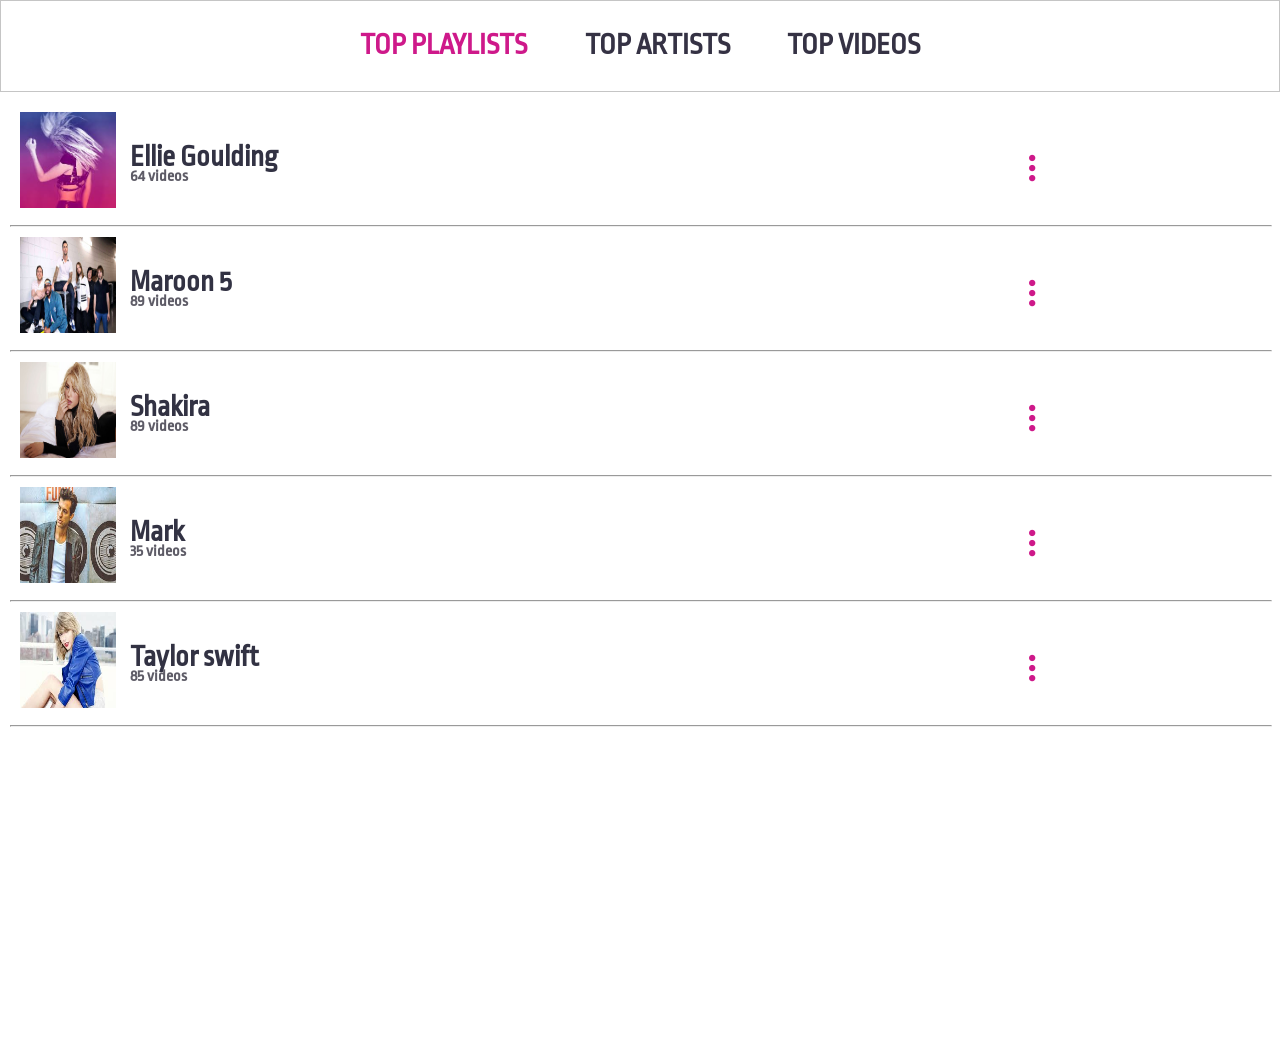
==== index.html @ 04eeba59 "Parte del body terminada" ====
<!DOCTYPE html>
<html lang="en">
<head>
	<meta charset="UTF-8">
	<meta name="viewport" content="width=device-width, initial-scale=1.0">
	<link href="https://fonts.googleapis.com/css2?family=Ropa+Sans&display=swap" rel="stylesheet">
	
	<link rel="stylesheet"  href="style.css">
	<link rel="stylesheet" href="css/styles.css">
	<title>buscanpor pestana</title>
</head>
<body>
	<div class="section_header">
	<header class="">
      <ul>
       <li class="izquierda" ><a class="active"  href="">TOP PLAYLISTS</a></li>
       <li class=""><a href="">TOP ARTISTS</a> </li>
       <li class=""><a href="">TOP VIDEOS</a></li>
      </ul>	
		
	</header>
	<main></div>
		<div class="container" >
			<article id="playlists">
		
          <h1>Ellie Goulding</h1>
          <p>Lorem ipsum dolor sit amet consectetur adipisicing elit. Odio amet quibusdam accusamus quidem, voluptatum nesciunt ut, mollitia, deleniti exercitationem, repellendus quis expedita. Dolor facere itaque veritatis, laudantium asperiores consectetur exercitationem a delectus, neque quia consequatur ex nihil ipsam dolores tempora deserunt! Fugiat possimus sit velit corrupti voluptates maxime facilis deleniti, sunt, culpa, in facere dolorum quasi consequatur perspiciatis minus nostrum totam, earum et accusamus recusandae repellendus sint ex dolorem at. Non magni dolorem consequuntur natus adipisci molestias odio sequi expedita rerum quia, ratione officia officiis iure, architecto laboriosam sint exercitationem, sit. Et assumenda doloremque odit culpa cum pariatur quod! Repellat.</p>
         
         <!-- <span class="icon icon-dots-three-vertical"></span> -->
        </article>

        <article id="artists">
       
        	<a href="" class="img_ellie">
        		<figure class="img">
        			<img src="img/elli.jpeg" >	
        		</figure>
        		<span>
        		<p>
        			<span class="ellie_letra">Ellie Goulding </span>
        			<span class="videos">64 videos</span>
        			<span class="icon icon-dots-three-vertical"></span>
        		</p>
          </span> 
        	</a><hr>

        		<a href="" class="img_ellie card">
        		<figure class="img">
        			<img src="img/maroon.jpg" width="110" height="110">	
        		</figure>
        		<span>
        		<p>
        			<span class="ellie_letra">Maroon 5</span>
        			<span class="videos">89 videos</span>
        			<span class="icon icon-dots-three-vertical"></span>
        		</p>
          </span> 
        	</a><hr>

        		<a href="" class="img_ellie">
        		<figure class="img">
        			<img src="img/shakira.jpg" >	
        		</figure>
        		<span>
        		<p>
        			<span class="ellie_letra">Shakira</span>
        			<span class="videos">89 videos</span>
        			<span class="icon icon-dots-three-vertical"></span>
        		</p>
          </span> 
        	</a><hr>
        		<a href="" class="img_ellie">
        		<figure class="img">
        			<img src="img/mark.jpeg" width="110" height="110">	
        		</figure>
        		<span>
        		<p>
        			<span class="ellie_letra">Mark</span>
        			<span class="videos">35 videos</span>
        			<span class="icon icon-dots-three-vertical"></span>
        		</p>
          </span> 
        	</a><hr>

        		<a href="" class="img_ellie">
        		<figure class="img">
        			<img src="img/taylor.jpeg" width="110" height="110">	
        		</figure>
        		<span>
        		<p>
        			<span class="ellie_letra">Taylor swift</span>
        			<span class="videos">85 videos</span>
        			<span class="icon icon-dots-three-vertical"></span>
        		</p>
          </span> 
        	</a><hr>


		

          
         </div>
<iframe width="560" height="315" src="https://www.youtube.com/embed/UnA4O5_qj2I" frameborder="0" allow="accelerometer; autoplay; clipboard-write; encrypted-media; gyroscope; picture-in-picture" allowfullscreen></iframe>
         </div>
    
          
          
        </article>
		</div>
	</main>
	<script src="js/index.js"></script>
</body>
</html>
---- style.css ----
@font-face {
  font-family: 'icomoon';
  src:  url('fonts/icomoon.eot?n5m783');
  src:  url('fonts/icomoon.eot?n5m783#iefix') format('embedded-opentype'),
    url('fonts/icomoon.ttf?n5m783') format('truetype'),
    url('fonts/icomoon.woff?n5m783') format('woff'),
    url('fonts/icomoon.svg?n5m783#icomoon') format('svg');
  font-weight: normal;
  font-style: normal;
  font-display: block;
}

[class^="icon-"], [class*=" icon-"] {
  /* use !important to prevent issues with browser extensions that change fonts */
  font-family: 'icomoon' !important;
  speak: never;
  font-style: normal;
  font-weight: normal;
  font-variant: normal;
  text-transform: none;
  line-height: 1;
  
  /* Enable Ligatures ================ */
  letter-spacing: 0;
  -webkit-font-feature-settings: "liga";
  -moz-font-feature-settings: "liga=1";
  -moz-font-feature-settings: "liga";
  -ms-font-feature-settings: "liga" 1;
  font-feature-settings: "liga";
  -webkit-font-variant-ligatures: discretionary-ligatures;
  font-variant-ligatures: discretionary-ligatures;

  /* Better Font Rendering =========== */
  -webkit-font-smoothing: antialiased;
  -moz-osx-font-smoothing: grayscale;
}

.icon-add-to-list:before {
  content: "\e900";
}
.icon-classic-computer:before {
  content: "\e901";
}
.icon-controller-fast-backward:before {
  content: "\e902";
}
.icon-creative-commons-attribution:before {
  content: "\e903";
}
.icon-creative-commons-noderivs:before {
  content: "\e904";
}
.icon-creative-commons-noncommercial-eu:before {
  content: "\e905";
}
.icon-creative-commons-noncommercial-us:before {
  content: "\e906";
}
.icon-creative-commons-public-domain:before {
  content: "\e907";
}
.icon-creative-commons-remix:before {
  content: "\e908";
}
.icon-creative-commons-share:before {
  content: "\e909";
}
.icon-creative-commons-sharealike:before {
  content: "\e90a";
}
.icon-creative-commons:before {
  content: "\e90b";
}
.icon-document-landscape:before {
  content: "\e90c";
}
.icon-remove-user:before {
  content: "\e90d";
}
.icon-warning:before {
  content: "\e90e";
}
.icon-arrow-bold-down:before {
  content: "\e90f";
}
.icon-arrow-bold-left:before {
  content: "\e910";
}
.icon-arrow-bold-right:before {
  content: "\e911";
}
.icon-arrow-bold-up:before {
  content: "\e912";
}
.icon-arrow-down:before {
  content: "\e913";
}
.icon-arrow-left:before {
  content: "\e914";
}
.icon-arrow-long-down:before {
  content: "\e915";
}
.icon-arrow-long-left:before {
  content: "\e916";
}
.icon-arrow-long-right:before {
  content: "\e917";
}
.icon-arrow-long-up:before {
  content: "\e918";
}
.icon-arrow-right:before {
  content: "\e919";
}
.icon-arrow-up:before {
  content: "\e91a";
}
.icon-arrow-with-circle-down:before {
  content: "\e91b";
}
.icon-arrow-with-circle-left:before {
  content: "\e91c";
}
.icon-arrow-with-circle-right:before {
  content: "\e91d";
}
.icon-arrow-with-circle-up:before {
  content: "\e91e";
}
.icon-bookmark:before {
  content: "\e91f";
}
.icon-bookmarks:before {
  content: "\e920";
}
.icon-chevron-down:before {
  content: "\e921";
}
.icon-chevron-left:before {
  content: "\e922";
}
.icon-chevron-right:before {
  content: "\e923";
}
.icon-chevron-small-down:before {
  content: "\e924";
}
.icon-chevron-small-left:before {
  content: "\e925";
}
.icon-chevron-small-right:before {
  content: "\e926";
}
.icon-chevron-small-up:before {
  content: "\e927";
}
.icon-chevron-thin-down:before {
  content: "\e928";
}
.icon-chevron-thin-left:before {
  content: "\e929";
}
.icon-chevron-thin-right:before {
  content: "\e92a";
}
.icon-chevron-thin-up:before {
  content: "\e92b";
}
.icon-chevron-up:before {
  content: "\e92c";
}
.icon-chevron-with-circle-down:before {
  content: "\e92d";
}
.icon-chevron-with-circle-left:before {
  content: "\e92e";
}
.icon-chevron-with-circle-right:before {
  content: "\e92f";
}
.icon-chevron-with-circle-up:before {
  content: "\e930";
}
.icon-cloud:before {
  content: "\e931";
}
.icon-controller-fast-forward:before {
  content: "\e932";
}
.icon-controller-jump-to-start:before {
  content: "\e933";
}
.icon-controller-next:before {
  content: "\e934";
}
.icon-controller-paus:before {
  content: "\e935";
}
.icon-controller-play:before {
  content: "\e936";
}
.icon-controller-record:before {
  content: "\e937";
}
.icon-controller-stop:before {
  content: "\e938";
}
.icon-controller-volume:before {
  content: "\e939";
}
.icon-dot-single:before {
  content: "\e93a";
}
.icon-dots-three-horizontal:before {
  content: "\e93b";
}
.icon-dots-three-vertical:before {
  content: "\e93c";
}
.icon-dots-two-horizontal:before {
  content: "\e93d";
}
.icon-dots-two-vertical:before {
  content: "\e93e";
}
.icon-download:before {
  content: "\e93f";
}
.icon-emoji-flirt:before {
  content: "\e940";
}
.icon-flow-branch:before {
  content: "\e941";
}
.icon-flow-cascade:before {
  content: "\e942";
}
.icon-flow-line:before {
  content: "\e943";
}
.icon-flow-parallel:before {
  content: "\e944";
}
.icon-flow-tree:before {
  content: "\e945";
}
.icon-install:before {
  content: "\e946";
}
.icon-layers:before {
  content: "\e947";
}
.icon-open-book:before {
  content: "\e948";
}
.icon-resize-100:before {
  content: "\e949";
}
.icon-resize-full-screen:before {
  content: "\e94a";
}
.icon-save:before {
  content: "\e94b";
}
.icon-select-arrows:before {
  content: "\e94c";
}
.icon-sound-mute:before {
  content: "\e94d";
}
.icon-sound:before {
  content: "\e94e";
}
.icon-trash:before {
  content: "\e94f";
}
.icon-triangle-down:before {
  content: "\e950";
}
.icon-triangle-left:before {
  content: "\e951";
}
.icon-triangle-right:before {
  content: "\e952";
}
.icon-triangle-up:before {
  content: "\e953";
}
.icon-uninstall:before {
  content: "\e954";
}
.icon-upload-to-cloud:before {
  content: "\e955";
}
.icon-upload:before {
  content: "\e956";
}
.icon-add-user:before {
  content: "\e957";
}
.icon-address:before {
  content: "\e958";
}
.icon-adjust:before {
  content: "\e959";
}
.icon-air:before {
  content: "\e95a";
}
.icon-aircraft-landing:before {
  content: "\e95b";
}
.icon-aircraft-take-off:before {
  content: "\e95c";
}
.icon-aircraft:before {
  content: "\e95d";
}
.icon-align-bottom:before {
  content: "\e95e";
}
.icon-align-horizontal-middle:before {
  content: "\e95f";
}
.icon-align-left:before {
  content: "\e960";
}
.icon-align-right:before {
  content: "\e961";
}
.icon-align-top:before {
  content: "\e962";
}
.icon-align-vertical-middle:before {
  content: "\e963";
}
.icon-archive:before {
  content: "\e964";
}
.icon-area-graph:before {
  content: "\e965";
}
.icon-attachment:before {
  content: "\e966";
}
.icon-awareness-ribbon:before {
  content: "\e967";
}
.icon-back-in-time:before {
  content: "\e968";
}
.icon-back:before {
  content: "\e969";
}
.icon-bar-graph:before {
  content: "\e96a";
}
.icon-battery:before {
  content: "\e96b";
}
.icon-beamed-note:before {
  content: "\e96c";
}
.icon-bell:before {
  content: "\e96d";
}
.icon-blackboard:before {
  content: "\e96e";
}
.icon-block:before {
  content: "\e96f";
}
.icon-book:before {
  content: "\e970";
}
.icon-bowl:before {
  content: "\e971";
}
.icon-box:before {
  content: "\e972";
}
.icon-briefcase:before {
  content: "\e973";
}
.icon-browser:before {
  content: "\e974";
}
.icon-brush:before {
  content: "\e975";
}
.icon-bucket:before {
  content: "\e976";
}
.icon-cake:before {
  content: "\e977";
}
.icon-calculator:before {
  content: "\e978";
}
.icon-calendar:before {
  content: "\e979";
}
.icon-camera:before {
  content: "\e97a";
}
.icon-ccw:before {
  content: "\e97b";
}
.icon-chat:before {
  content: "\e97c";
}
.icon-check:before {
  content: "\e97d";
}
.icon-circle-with-cross:before {
  content: "\e97e";
}
.icon-circle-with-minus:before {
  content: "\e97f";
}
.icon-circle-with-plus:before {
  content: "\e980";
}
.icon-circle:before {
  content: "\e981";
}
.icon-circular-graph:before {
  content: "\e982";
}
.icon-clapperboard:before {
  content: "\e983";
}
.icon-clipboard:before {
  content: "\e984";
}
.icon-clock:before {
  content: "\e985";
}
.icon-code:before {
  content: "\e986";
}
.icon-cog:before {
  content: "\e987";
}
.icon-colours:before {
  content: "\e988";
}
.icon-compass:before {
  content: "\e989";
}
.icon-copy:before {
  content: "\e98a";
}
.icon-credit-card:before {
  content: "\e98b";
}
.icon-credit:before {
  content: "\e98c";
}
.icon-cross:before {
  content: "\e98d";
}
.icon-cup:before {
  content: "\e98e";
}
.icon-cw:before {
  content: "\e98f";
}
.icon-cycle:before {
  content: "\e990";
}
.icon-database:before {
  content: "\e991";
}
.icon-dial-pad:before {
  content: "\e992";
}
.icon-direction:before {
  content: "\e993";
}
.icon-document:before {
  content: "\e994";
}
.icon-documents:before {
  content: "\e995";
}
.icon-drink:before {
  content: "\e996";
}
.icon-drive:before {
  content: "\e997";
}
.icon-drop:before {
  content: "\e998";
}
.icon-edit:before {
  content: "\e999";
}
.icon-email:before {
  content: "\e99a";
}
.icon-emoji-happy:before {
  content: "\e99b";
}
.icon-emoji-neutral:before {
  content: "\e99c";
}
.icon-emoji-sad:before {
  content: "\e99d";
}
.icon-erase:before {
  content: "\e99e";
}
.icon-eraser:before {
  content: "\e99f";
}
.icon-export:before {
  content: "\e9a0";
}
.icon-eye:before {
  content: "\e9a1";
}
.icon-feather:before {
  content: "\e9a2";
}
.icon-flag:before {
  content: "\e9a3";
}
.icon-flash:before {
  content: "\e9a4";
}
.icon-flashlight:before {
  content: "\e9a5";
}
.icon-flat-brush:before {
  content: "\e9a6";
}
.icon-folder-images:before {
  content: "\e9a7";
}
.icon-folder-music:before {
  content: "\e9a8";
}
.icon-folder-video:before {
  content: "\e9a9";
}
.icon-folder:before {
  content: "\e9aa";
}
.icon-forward:before {
  content: "\e9ab";
}
.icon-funnel:before {
  content: "\e9ac";
}
.icon-game-controller:before {
  content: "\e9ad";
}
.icon-gauge:before {
  content: "\e9ae";
}
.icon-globe:before {
  content: "\e9af";
}
.icon-graduation-cap:before {
  content: "\e9b0";
}
.icon-grid:before {
  content: "\e9b1";
}
.icon-hair-cross:before {
  content: "\e9b2";
}
.icon-hand:before {
  content: "\e9b3";
}
.icon-heart-outlined:before {
  content: "\e9b4";
}
.icon-heart:before {
  content: "\e9b5";
}
.icon-help-with-circle:before {
  content: "\e9b6";
}
.icon-help:before {
  content: "\e9b7";
}
.icon-home:before {
  content: "\e9b8";
}
.icon-hour-glass:before {
  content: "\e9b9";
}
.icon-image-inverted:before {
  content: "\e9ba";
}
.icon-image:before {
  content: "\e9bb";
}
.icon-images:before {
  content: "\e9bc";
}
.icon-inbox:before {
  content: "\e9bd";
}
.icon-infinity:before {
  content: "\e9be";
}
.icon-info-with-circle:before {
  content: "\e9bf";
}
.icon-info:before {
  content: "\e9c0";
}
.icon-key:before {
  content: "\e9c1";
}
.icon-keyboard:before {
  content: "\e9c2";
}
.icon-lab-flask:before {
  content: "\e9c3";
}
.icon-landline:before {
  content: "\e9c4";
}
.icon-language:before {
  content: "\e9c5";
}
.icon-laptop:before {
  content: "\e9c6";
}
.icon-leaf:before {
  content: "\e9c7";
}
.icon-level-down:before {
  content: "\e9c8";
}
.icon-level-up:before {
  content: "\e9c9";
}
.icon-lifebuoy:before {
  content: "\e9ca";
}
.icon-light-bulb:before {
  content: "\e9cb";
}
.icon-light-down:before {
  content: "\e9cc";
}
.icon-light-up:before {
  content: "\e9cd";
}
.icon-line-graph:before {
  content: "\e9ce";
}
.icon-link:before {
  content: "\e9cf";
}
.icon-list:before {
  content: "\e9d0";
}
.icon-location-pin:before {
  content: "\e9d1";
}
.icon-location:before {
  content: "\e9d2";
}
.icon-lock-open:before {
  content: "\e9d3";
}
.icon-lock:before {
  content: "\e9d4";
}
.icon-log-out:before {
  content: "\e9d5";
}
.icon-login:before {
  content: "\e9d6";
}
.icon-loop:before {
  content: "\e9d7";
}
.icon-magnet:before {
  content: "\e9d8";
}
.icon-magnifying-glass:before {
  content: "\e9d9";
}
.icon-mail:before {
  content: "\e9da";
}
.icon-man:before {
  content: "\e9db";
}
.icon-map:before {
  content: "\e9dc";
}
.icon-mask:before {
  content: "\e9dd";
}
.icon-medal:before {
  content: "\e9de";
}
.icon-megaphone:before {
  content: "\e9df";
}
.icon-menu:before {
  content: "\e9e0";
}
.icon-message:before {
  content: "\e9e1";
}
.icon-mic:before {
  content: "\e9e2";
}
.icon-minus:before {
  content: "\e9e3";
}
.icon-mobile:before {
  content: "\e9e4";
}
.icon-modern-mic:before {
  content: "\e9e5";
}
.icon-moon:before {
  content: "\e9e6";
}
.icon-mouse:before {
  content: "\e9e7";
}
.icon-music:before {
  content: "\e9e8";
}
.icon-network:before {
  content: "\e9e9";
}
.icon-new-message:before {
  content: "\e9ea";
}
.icon-new:before {
  content: "\e9eb";
}
.icon-news:before {
  content: "\e9ec";
}
.icon-note:before {
  content: "\e9ed";
}
.icon-notification:before {
  content: "\e9ee";
}
.icon-old-mobile:before {
  content: "\e9ef";
}
.icon-old-phone:before {
  content: "\e9f0";
}
.icon-palette:before {
  content: "\e9f1";
}
.icon-paper-plane:before {
  content: "\e9f2";
}
.icon-pencil:before {
  content: "\e9f3";
}
.icon-phone:before {
  content: "\e9f4";
}
.icon-pie-chart:before {
  content: "\e9f5";
}
.icon-pin:before {
  content: "\e9f6";
}
.icon-plus:before {
  content: "\e9f7";
}
.icon-popup:before {
  content: "\e9f8";
}
.icon-power-plug:before {
  content: "\e9f9";
}
.icon-price-ribbon:before {
  content: "\e9fa";
}
.icon-price-tag:before {
  content: "\e9fb";
}
.icon-print:before {
  content: "\e9fc";
}
.icon-progress-empty:before {
  content: "\e9fd";
}
.icon-progress-full:before {
  content: "\e9fe";
}
.icon-progress-one:before {
  content: "\e9ff";
}
.icon-progress-two:before {
  content: "\ea00";
}
.icon-publish:before {
  content: "\ea01";
}
.icon-quote:before {
  content: "\ea02";
}
.icon-radio:before {
  content: "\ea03";
}
.icon-reply-all:before {
  content: "\ea04";
}
.icon-reply:before {
  content: "\ea05";
}
.icon-retweet:before {
  content: "\ea06";
}
.icon-rocket:before {
  content: "\ea07";
}
.icon-round-brush:before {
  content: "\ea08";
}
.icon-rss:before {
  content: "\ea09";
}
.icon-ruler:before {
  content: "\ea0a";
}
.icon-scissors:before {
  content: "\ea0b";
}
.icon-share-alternitive:before {
  content: "\ea0c";
}
.icon-share:before {
  content: "\ea0d";
}
.icon-shareable:before {
  content: "\ea0e";
}
.icon-shield:before {
  content: "\ea0f";
}
.icon-shop:before {
  content: "\ea10";
}
.icon-shopping-bag:before {
  content: "\ea11";
}
.icon-shopping-basket:before {
  content: "\ea12";
}
.icon-shopping-cart:before {
  content: "\ea13";
}
.icon-shuffle:before {
  content: "\ea14";
}
.icon-signal:before {
  content: "\ea15";
}
.icon-sound-mix:before {
  content: "\ea16";
}
.icon-sports-club:before {
  content: "\ea17";
}
.icon-spreadsheet:before {
  content: "\ea18";
}
.icon-squared-cross:before {
  content: "\ea19";
}
.icon-squared-minus:before {
  content: "\ea1a";
}
.icon-squared-plus:before {
  content: "\ea1b";
}
.icon-star-outlined:before {
  content: "\ea1c";
}
.icon-star:before {
  content: "\ea1d";
}
.icon-stopwatch:before {
  content: "\ea1e";
}
.icon-suitcase:before {
  content: "\ea1f";
}
.icon-swap:before {
  content: "\ea20";
}
.icon-sweden:before {
  content: "\ea21";
}
.icon-switch:before {
  content: "\ea22";
}
.icon-tablet:before {
  content: "\ea23";
}
.icon-tag:before {
  content: "\ea24";
}
.icon-text-document-inverted:before {
  content: "\ea25";
}
.icon-text-document:before {
  content: "\ea26";
}
.icon-text:before {
  content: "\ea27";
}
.icon-thermometer:before {
  content: "\ea28";
}
.icon-thumbs-down:before {
  content: "\ea29";
}
.icon-thumbs-up:before {
  content: "\ea2a";
}
.icon-thunder-cloud:before {
  content: "\ea2b";
}
.icon-ticket:before {
  content: "\ea2c";
}
.icon-time-slot:before {
  content: "\ea2d";
}
.icon-tools:before {
  content: "\ea2e";
}
.icon-traffic-cone:before {
  content: "\ea2f";
}
.icon-tree:before {
  content: "\ea30";
}
.icon-trophy:before {
  content: "\ea31";
}
.icon-tv:before {
  content: "\ea32";
}
.icon-typing:before {
  content: "\ea33";
}
.icon-unread:before {
  content: "\ea34";
}
.icon-untag:before {
  content: "\ea35";
}
.icon-user:before {
  content: "\ea36";
}
.icon-users:before {
  content: "\ea37";
}
.icon-v-card:before {
  content: "\ea38";
}
.icon-video:before {
  content: "\ea39";
}
.icon-vinyl:before {
  content: "\ea3a";
}
.icon-voicemail:before {
  content: "\ea3b";
}
.icon-wallet:before {
  content: "\ea3c";
}
.icon-water:before {
  content: "\ea3d";
}
.icon-500px-with-circle:before {
  content: "\ea3e";
}
.icon-500px:before {
  content: "\ea3f";
}
.icon-basecamp:before {
  content: "\ea40";
}
.icon-behance:before {
  content: "\ea41";
}
.icon-creative-cloud:before {
  content: "\ea42";
}
.icon-dropbox:before {
  content: "\ea43";
}
.icon-evernote:before {
  content: "\ea44";
}
.icon-flattr:before {
  content: "\ea45";
}
.icon-foursquare:before {
  content: "\ea46";
}
.icon-google-drive:before {
  content: "\ea47";
}
.icon-google-hangouts:before {
  content: "\ea48";
}
.icon-grooveshark:before {
  content: "\ea49";
}
.icon-icloud:before {
  content: "\ea4a";
}
.icon-mixi:before {
  content: "\ea4b";
}
.icon-onedrive:before {
  content: "\ea4c";
}
.icon-paypal:before {
  content: "\ea4d";
}
.icon-picasa:before {
  content: "\ea4e";
}
.icon-qq:before {
  content: "\ea4f";
}
.icon-rdio-with-circle:before {
  content: "\ea50";
}
.icon-renren:before {
  content: "\ea51";
}
.icon-scribd:before {
  content: "\ea52";
}
.icon-sina-weibo:before {
  content: "\ea53";
}
.icon-skype-with-circle:before {
  content: "\ea54";
}
.icon-skype:before {
  content: "\ea55";
}
.icon-slideshare:before {
  content: "\ea56";
}
.icon-smashing:before {
  content: "\ea57";
}
.icon-soundcloud:before {
  content: "\ea58";
}
.icon-spotify-with-circle:before {
  content: "\ea59";
}
.icon-spotify:before {
  content: "\ea5a";
}
.icon-swarm:before {
  content: "\ea5b";
}
.icon-vine-with-circle:before {
  content: "\ea5c";
}
.icon-vine:before {
  content: "\ea5d";
}
.icon-vk-alternitive:before {
  content: "\ea5e";
}
.icon-vk-with-circle:before {
  content: "\ea5f";
}
.icon-vk:before {
  content: "\ea60";
}
.icon-xing-with-circle:before {
  content: "\ea61";
}
.icon-xing:before {
  content: "\ea62";
}
.icon-yelp:before {
  content: "\ea63";
}
.icon-dribbble-with-circle:before {
  content: "\ea64";
}
.icon-dribbble:before {
  content: "\ea65";
}
.icon-facebook-with-circle:before {
  content: "\ea66";
}
.icon-facebook:before {
  content: "\ea68";
}
.icon-flickr-with-circle:before {
  content: "\ea69";
}
.icon-flickr:before {
  content: "\ea6a";
}
.icon-github-with-circle:before {
  content: "\ea6b";
}
.icon-github:before {
  content: "\ea6c";
}
.icon-google-with-circle:before {
  content: "\ea6d";
}
.icon-google:before {
  content: "\ea6e";
}
.icon-instagram-with-circle:before {
  content: "\ea6f";
}
.icon-instagram:before {
  content: "\ea70";
}
.icon-lastfm-with-circle:before {
  content: "\ea71";
}
.icon-lastfm:before {
  content: "\ea72";
}
.icon-linkedin-with-circle:before {
  content: "\ea73";
}
.icon-linkedin:before {
  content: "\ea74";
}
.icon-pinterest-with-circle:before {
  content: "\ea75";
}
.icon-pinterest:before {
  content: "\ea76";
}
.icon-rdio:before {
  content: "\ea77";
}
.icon-stumbleupon-with-circle:before {
  content: "\ea78";
}
.icon-stumbleupon:before {
  content: "\ea79";
}
.icon-tumblr-with-circle:before {
  content: "\ea7a";
}
.icon-tumblr:before {
  content: "\ea7b";
}
.icon-twitter-with-circle:before {
  content: "\ea7c";
}
.icon-twitter:before {
  content: "\ea7d";
}
.icon-vimeo-with-circle:before {
  content: "\ea7e";
}
.icon-vimeo:before {
  content: "\ea7f";
}
.icon-youtube-with-circle:before {
  content: "\ea80";
}
.icon-youtube:before {
  content: "\ea81";
}
.icon-pencil2:before {
  content: "\ea67";
}
---- css/styles.css ----
* {
    margin: 0px;
    padding: 0px;
}

body {
    font-family: 'Ropa Sans', sans-serif;
    overflow-x: hidden;
    color: #353244;
    font-weight: bold;
}

/*section donde va el header*/

.section_header {
    position: relative;
    height: 10vh;
    justify-content: center;
    display: grid;

    border: 1px solid #c5c5c5;
   
    grid-template-columns: repeat(auto-fill, 100%);
}

.section_header ul {
    list-style: none;
    justify-content: center;
    align-items: center;
    
    display: grid;
    /*height: 80vh;*/
    display: flex;
}

.section_header li {
    /*font-size: 3vw;*/
    /*margin: 25px; */
    margin: calc(1em + 1vw);
}

.section_header ul a {
    text-decoration: none;
    display: grid;
    font-size: calc(1rem + 1vw);
   justify-content: center;
    color: #353244;
}


.section_header a.active {
    color: #ce198a;
}

.section_header a:hover {
    color: #ce198a;
}



/*section donde va la img*/

.img_ellie{
    display: grid;
    grid-template-columns: repeat(auto-fill, 100%);
    color:#323243;
   text-decoration: none;



}  
hr{
    margin-top: -10em;
    background:#c5c5c59e;
    width: 100%;
    height: 0,0px;
    color:#c5c5c59e;
}

.ellie_letra {
    position: relative;
    font-size: calc(1em + 1vw);
    left: 110px;
    top: -90px;
    display: grid;

}
.ellie_letra, figure img  {
  
    width: 6em;
    height: 6rem;
    padding: 10px;
    /*border-bottom: 1px solid #B6B6B6;*/

    /*border: 1px solid red;*/


}

.videos{
    position:relative;
    top: -170px;
    left: 120px;
    color: #5e5c67;
    font-size: 1em;
    display: grid;
    
    

}

.icon{
    position: relative;
    font-size: calc(1em + 1vw);
    top:-200px;
    color:#ce198a;
    margin-left: 80%;
}




#artists {
    padding: 10px;
}

#playlists{
    display: none;
}

#videos{
    /*display: none;*/
}
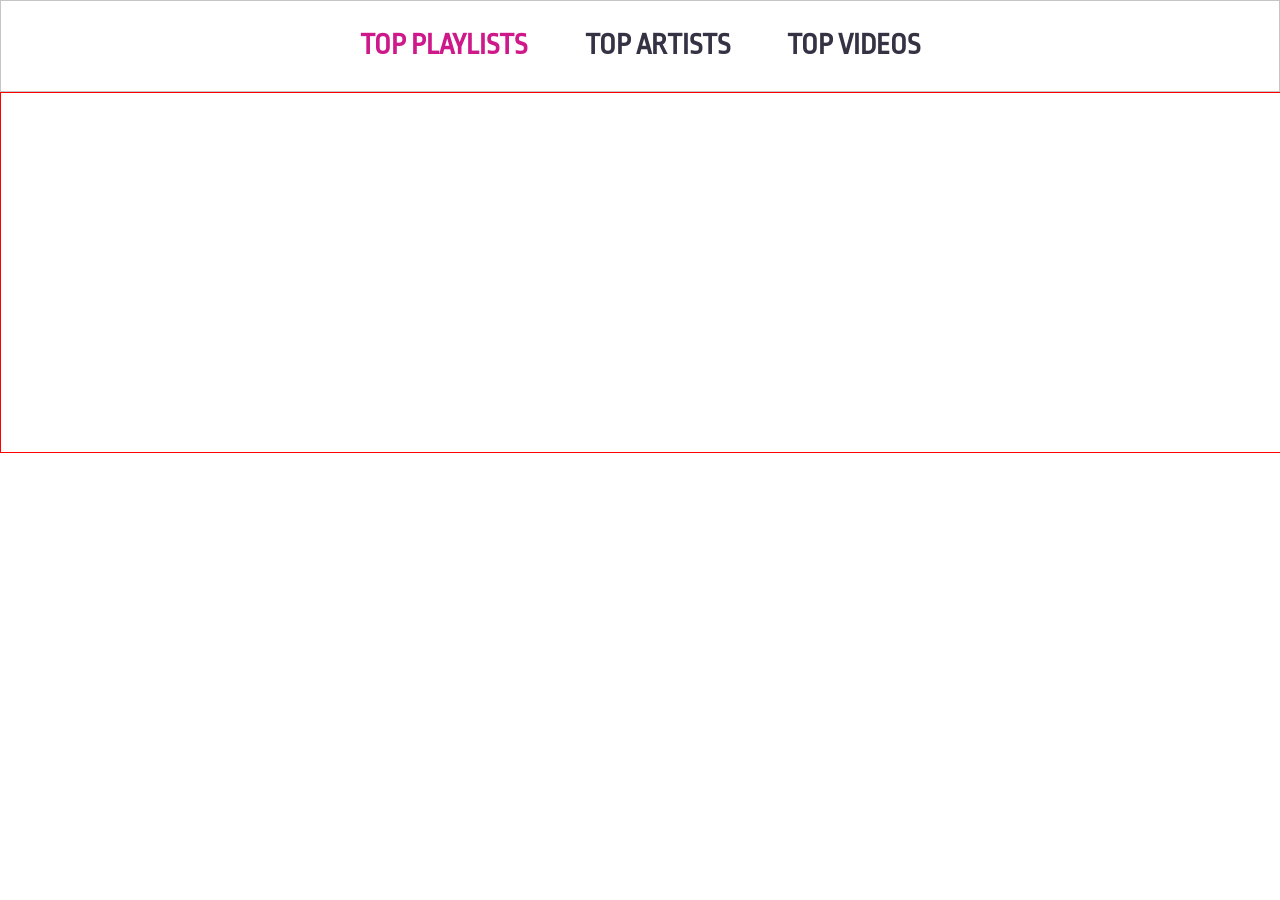
==== commit 07b4a7c3: "Comenando codigo con js" ====
--- a/index.html
+++ b/index.html
@@ -11,17 +11,18 @@
 </head>
 <body>
 	<div class="section_header">
-	<header class="">
+	<header id="container" >
       <ul>
-       <li class="izquierda" ><a class="active"  href="">TOP PLAYLISTS</a></li>
-       <li class=""><a href="">TOP ARTISTS</a> </li>
-       <li class=""><a href="">TOP VIDEOS</a></li>
+       <li ><a class="active"  href="#top_playlists">TOP PLAYLISTS</a></li>
+       <li class=""><a href="#top_artists">TOP ARTISTS</a> </li>
+       <li class=""><a href="#top_videos">TOP VIDEOS</a></li>
       </ul>	
 		
 	</header>
-	<main></div>
-		<div class="container" >
-			<article id="playlists">
+	</div>
+	<main>
+		<div  class="container" >
+			<article id="top_playlists" class="top_playlists">
 		
           <h1>Ellie Goulding</h1>
           <p>Lorem ipsum dolor sit amet consectetur adipisicing elit. Odio amet quibusdam accusamus quidem, voluptatum nesciunt ut, mollitia, deleniti exercitationem, repellendus quis expedita. Dolor facere itaque veritatis, laudantium asperiores consectetur exercitationem a delectus, neque quia consequatur ex nihil ipsam dolores tempora deserunt! Fugiat possimus sit velit corrupti voluptates maxime facilis deleniti, sunt, culpa, in facere dolorum quasi consequatur perspiciatis minus nostrum totam, earum et accusamus recusandae repellendus sint ex dolorem at. Non magni dolorem consequuntur natus adipisci molestias odio sequi expedita rerum quia, ratione officia officiis iure, architecto laboriosam sint exercitationem, sit. Et assumenda doloremque odit culpa cum pariatur quod! Repellat.</p>
@@ -29,7 +30,7 @@
          <!-- <span class="icon icon-dots-three-vertical"></span> -->
         </article>
 
-        <article id="artists">
+        <article id="top_artists" class="top_artists">
        
         	<a href="" class="img_ellie">
         		<figure class="img">
@@ -96,18 +97,16 @@
         	</a><hr>
 
 
-		
-
-          
-         </div>
-<iframe width="560" height="315" src="https://www.youtube.com/embed/UnA4O5_qj2I" frameborder="0" allow="accelerometer; autoplay; clipboard-write; encrypted-media; gyroscope; picture-in-picture" allowfullscreen></iframe>
-         </div>
-    
           
           
         </article>
+        <article id="top_videos" class="top_videos">
+        	         
+<iframe width="560" height="315" src="https://www.youtube.com/embed/UnA4O5_qj2I" frameborder="0" allow="accelerometer; autoplay; clipboard-write; encrypted-media; gyroscope; picture-in-picture" allowfullscreen></iframe>
+
+        </article>
 		</div>
 	</main>
-	<script src="js/index.js"></script>
+	<script src="js/main.js"></script>
 </body>
 </html>
--- a/css/styles.css
+++ b/css/styles.css
@@ -117,18 +117,29 @@
     margin-left: 80%;
 }
 
+/*.container article{
+    position: absolute;
+    display:none;
+}*/
 
 
-
-#artists {
+.top_playlists{
+    display: none;
+    /*position: absolute;*/
+    border: 1px solid red;
     padding: 10px;
 }
 
-#playlists{
+.top_artists{
+    padding: 10px;
+     border: 1px solid red;
     display: none;
 }
 
-#videos{
+.top_videos{
+     border: 1px solid red;
+     width: 100%;
+     padding: 20px;
     /*display: none;*/
 }
 
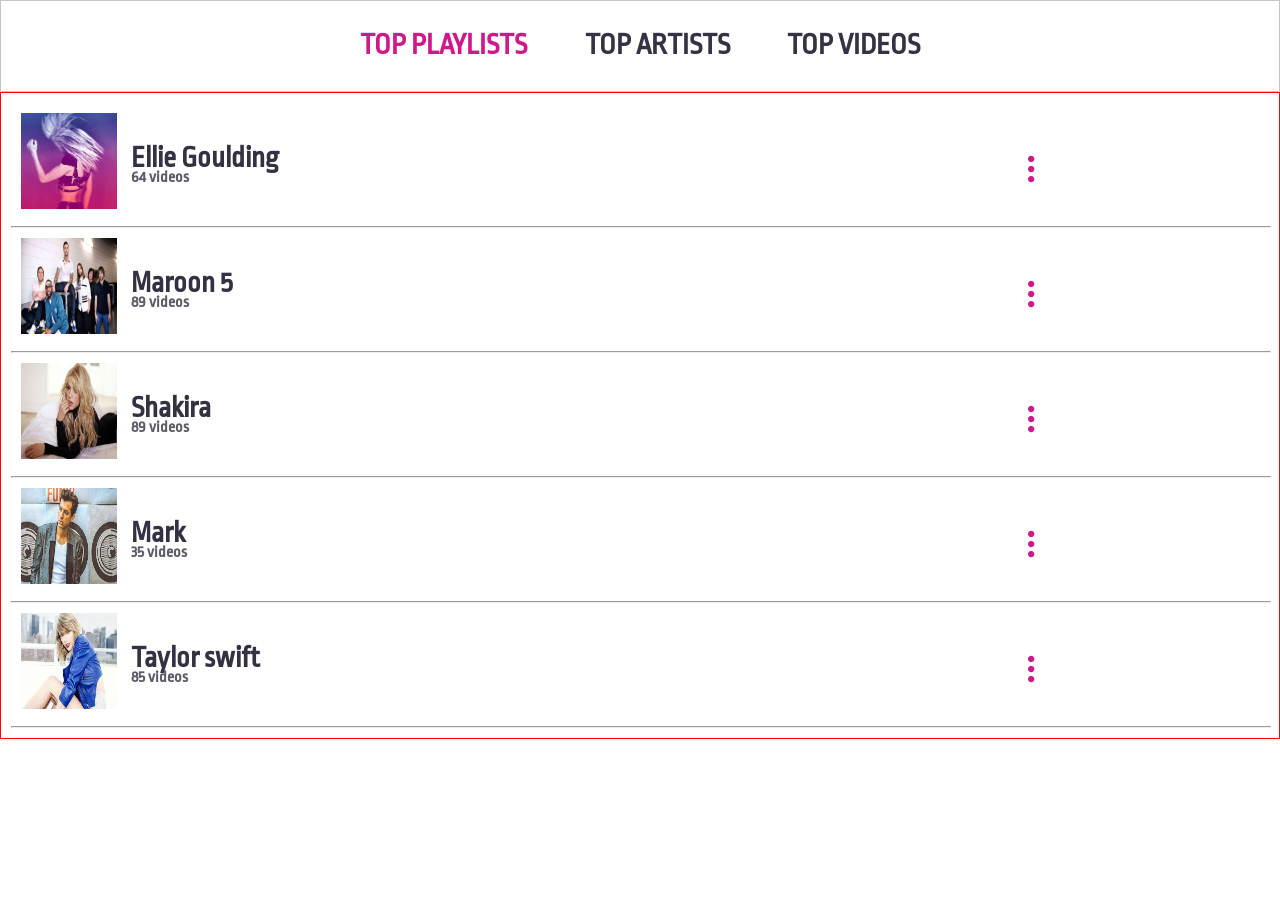
==== commit db954ea0: "Cambiado el click del hader por for" ====
--- a/index.html
+++ b/index.html
@@ -11,9 +11,9 @@
 </head>
 <body>
 	<div class="section_header">
-	<header id="container" >
-      <ul>
-       <li ><a class="active"  href="#top_playlists">TOP PLAYLISTS</a></li>
+	<header  >
+      <ul id="lista" >
+       <li id="lista" ><a class="active"  href="#top_playlists">TOP PLAYLISTS</a></li>
        <li class=""><a href="#top_artists">TOP ARTISTS</a> </li>
        <li class=""><a href="#top_videos">TOP VIDEOS</a></li>
       </ul>	
@@ -101,8 +101,13 @@
           
         </article>
         <article id="top_videos" class="top_videos">
-        	         
-<iframe width="560" height="315" src="https://www.youtube.com/embed/UnA4O5_qj2I" frameborder="0" allow="accelerometer; autoplay; clipboard-write; encrypted-media; gyroscope; picture-in-picture" allowfullscreen></iframe>
+        <p>Lorem ipsum dolor sit amet, consectetur adipisicing elit. Accusantium dolores nobis placeat ut, odit fuga laudantium quae, quibusdam in sunt dolorum eum sint officia distinctio soluta illum ab, qui amet. Lorem ipsum dolor sit amet, consectetur adipisicing elit, sed do eiusmod
+        tempor incididunt ut labore et dolore magna aliqua. Ut enim ad minim veniam,
+        quis nostrud exercitation ullamco laboris nisi ut aliquip ex ea commodo
+        consequat. Duis aute irure dolor in reprehenderit in voluptate velit esse
+        cillum dolore eu fugiat nulla pariatur. Excepteur sint occaecat cupidatat non
+        proident, sunt in culpa qui officia deserunt mollit anim id est laborum.</p>	         
+
 
         </article>
 		</div>
--- a/css/styles.css
+++ b/css/styles.css
@@ -133,13 +133,13 @@
 .top_artists{
     padding: 10px;
      border: 1px solid red;
-    display: none;
+    /*display: none;*/
 }
 
 .top_videos{
      border: 1px solid red;
      width: 100%;
      padding: 20px;
-    /*display: none;*/
+    display: none;
 }
 
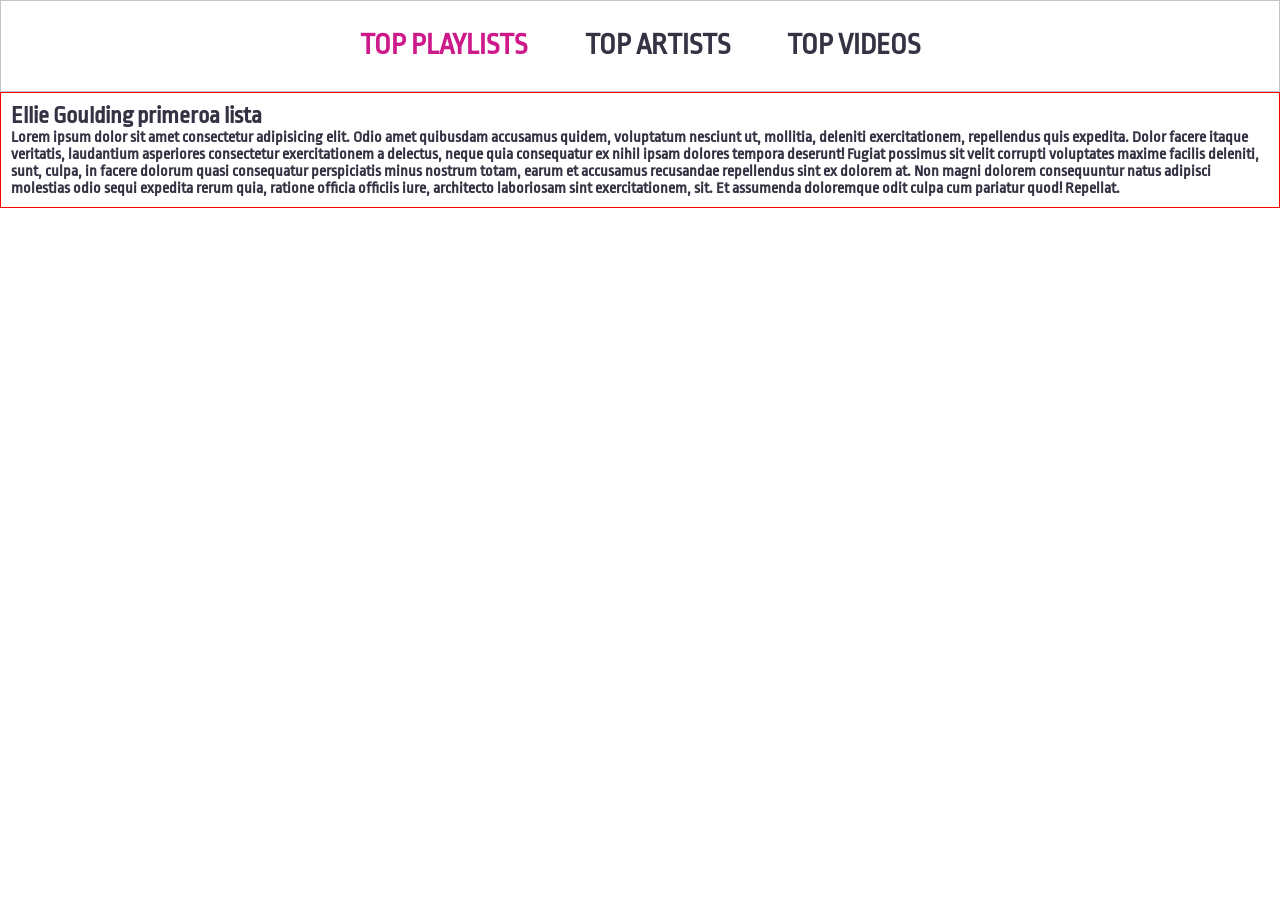
==== commit e0da031a: "Terminadas laspestanas, sin ayuda" ====
--- a/index.html
+++ b/index.html
@@ -12,10 +12,10 @@
 <body>
 	<div class="section_header">
 	<header  >
-      <ul id="lista" >
-       <li id="lista" ><a class="active"  href="#top_playlists">TOP PLAYLISTS</a></li>
-       <li class=""><a href="#top_artists">TOP ARTISTS</a> </li>
-       <li class=""><a href="#top_videos">TOP VIDEOS</a></li>
+      <ul >
+       <li id="lists" ><a class="active"  href="#top_playlists">TOP PLAYLISTS</a></li>
+       <li id="artists"><a href="#top_artists">TOP ARTISTS</a> </li>
+       <li id="videos"><a href="#top_videos">TOP VIDEOS</a></li>
       </ul>	
 		
 	</header>
@@ -24,7 +24,7 @@
 		<div  class="container" >
 			<article id="top_playlists" class="top_playlists">
 		
-          <h1>Ellie Goulding</h1>
+          <h1>Ellie Goulding primeroa lista</h1>
           <p>Lorem ipsum dolor sit amet consectetur adipisicing elit. Odio amet quibusdam accusamus quidem, voluptatum nesciunt ut, mollitia, deleniti exercitationem, repellendus quis expedita. Dolor facere itaque veritatis, laudantium asperiores consectetur exercitationem a delectus, neque quia consequatur ex nihil ipsam dolores tempora deserunt! Fugiat possimus sit velit corrupti voluptates maxime facilis deleniti, sunt, culpa, in facere dolorum quasi consequatur perspiciatis minus nostrum totam, earum et accusamus recusandae repellendus sint ex dolorem at. Non magni dolorem consequuntur natus adipisci molestias odio sequi expedita rerum quia, ratione officia officiis iure, architecto laboriosam sint exercitationem, sit. Et assumenda doloremque odit culpa cum pariatur quod! Repellat.</p>
          
          <!-- <span class="icon icon-dots-three-vertical"></span> -->
--- a/css/styles.css
+++ b/css/styles.css
@@ -124,7 +124,7 @@
 
 
 .top_playlists{
-    display: none;
+    /*display: none;*/
     /*position: absolute;*/
     border: 1px solid red;
     padding: 10px;
@@ -133,7 +133,7 @@
 .top_artists{
     padding: 10px;
      border: 1px solid red;
-    /*display: none;*/
+    display: none;
 }
 
 .top_videos{
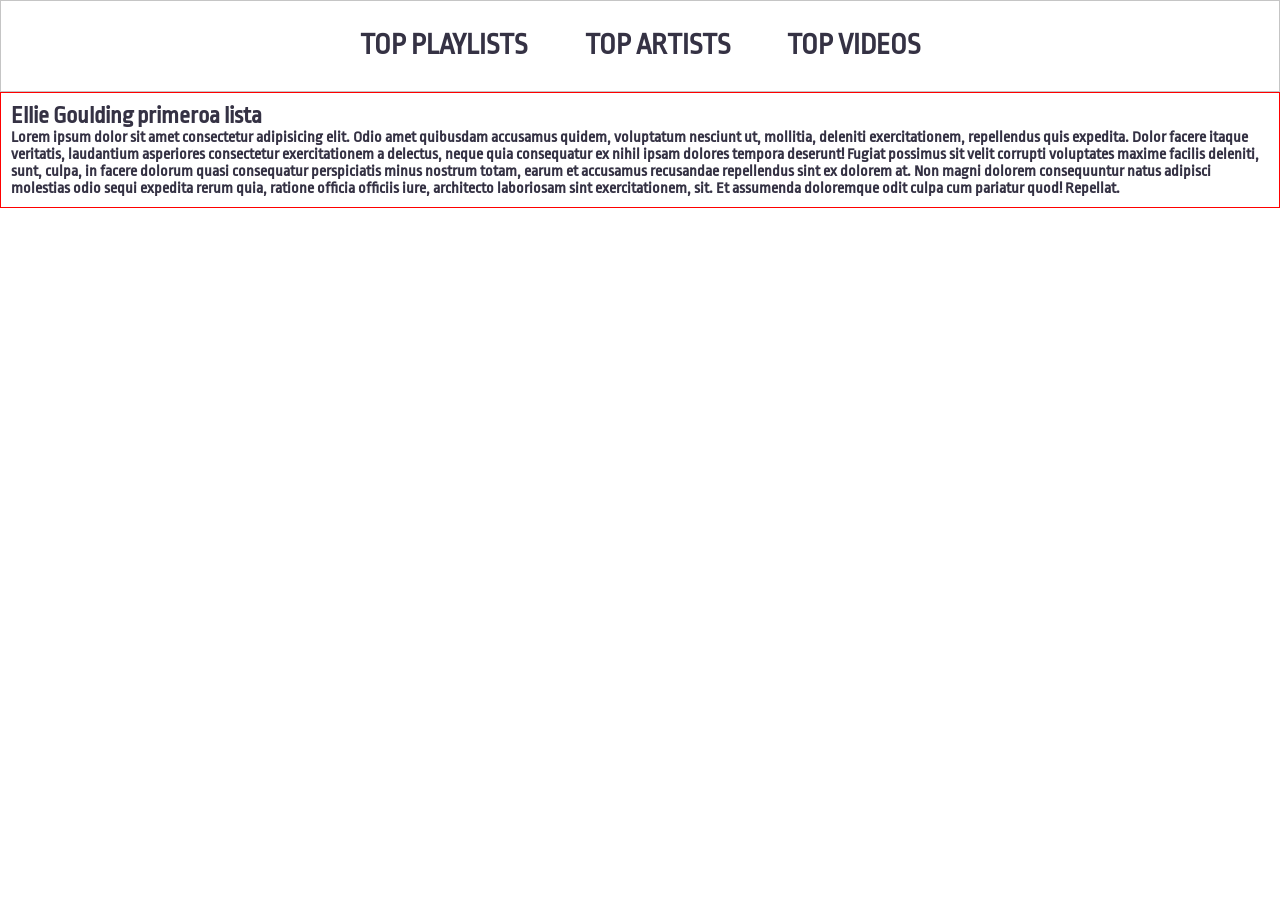
==== commit 2dca323a: "Arreglado el codigo dela funciones" ====
--- a/index.html
+++ b/index.html
@@ -12,8 +12,8 @@
 <body>
 	<div class="section_header">
 	<header  >
-      <ul >
-       <li id="lists" ><a class="active"  href="#top_playlists">TOP PLAYLISTS</a></li>
+      <ul id="lista">
+       <li id="lists" class="active" ><a class="active"  href="#top_playlists">TOP PLAYLISTS</a></li>
        <li id="artists"><a href="#top_artists">TOP ARTISTS</a> </li>
        <li id="videos"><a href="#top_videos">TOP VIDEOS</a></li>
       </ul>	
@@ -23,7 +23,8 @@
 	<main>
 		<div  class="container" >
 			<article id="top_playlists" class="top_playlists">
-		
+				
+		  
           <h1>Ellie Goulding primeroa lista</h1>
           <p>Lorem ipsum dolor sit amet consectetur adipisicing elit. Odio amet quibusdam accusamus quidem, voluptatum nesciunt ut, mollitia, deleniti exercitationem, repellendus quis expedita. Dolor facere itaque veritatis, laudantium asperiores consectetur exercitationem a delectus, neque quia consequatur ex nihil ipsam dolores tempora deserunt! Fugiat possimus sit velit corrupti voluptates maxime facilis deleniti, sunt, culpa, in facere dolorum quasi consequatur perspiciatis minus nostrum totam, earum et accusamus recusandae repellendus sint ex dolorem at. Non magni dolorem consequuntur natus adipisci molestias odio sequi expedita rerum quia, ratione officia officiis iure, architecto laboriosam sint exercitationem, sit. Et assumenda doloremque odit culpa cum pariatur quod! Repellat.</p>
          
@@ -112,6 +113,8 @@
         </article>
 		</div>
 	</main>
-	<script src="js/main.js"></script>
+	<script src="js/bor.js"></script>
+    <script src="js/main.js"></script>
+	
 </body>
 </html>
--- a/css/styles.css
+++ b/css/styles.css
@@ -47,12 +47,12 @@
     color: #353244;
 }
 
-
-.section_header a.active {
+/*
+ ul li a.active {
     color: #ce198a;
 }
-
-.section_header a:hover {
+*/
+ul li a:hover {
     color: #ce198a;
 }
 
@@ -143,3 +143,4 @@
     display: none;
 }
 
+
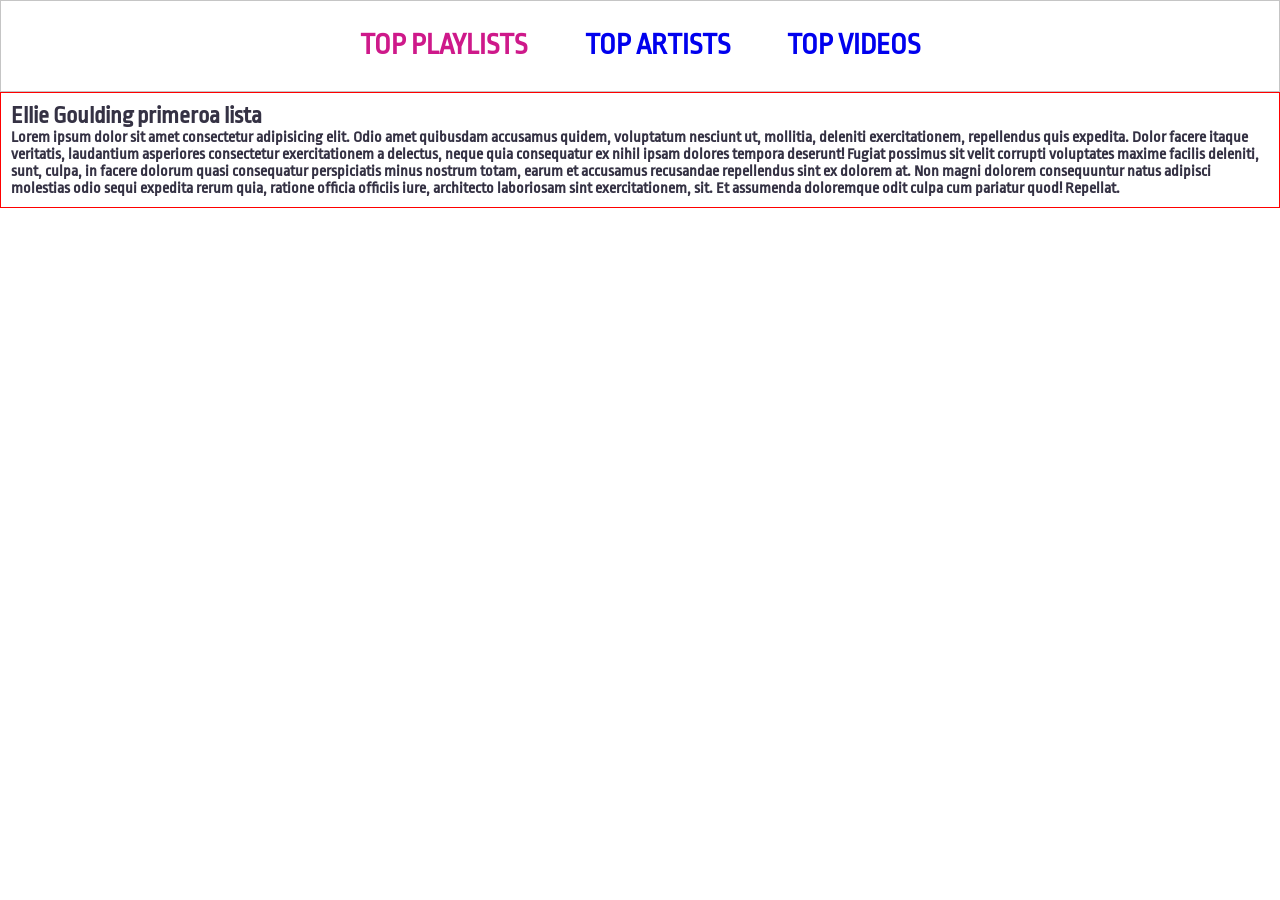
==== commit 391e59f9: "Agregando el archivo nuevo bor, codigo no funciona" ====
--- a/index.html
+++ b/index.html
@@ -13,7 +13,7 @@
 	<div class="section_header">
 	<header  >
       <ul id="lista">
-       <li id="lists" class="active" ><a class="active"  href="#top_playlists">TOP PLAYLISTS</a></li>
+       <li class="active"  id="lists"  ><a class="active" href="#top_playlists">TOP PLAYLISTS</a></li>
        <li id="artists"><a href="#top_artists">TOP ARTISTS</a> </li>
        <li id="videos"><a href="#top_videos">TOP VIDEOS</a></li>
       </ul>	
--- a/css/styles.css
+++ b/css/styles.css
@@ -44,14 +44,14 @@
     display: grid;
     font-size: calc(1rem + 1vw);
    justify-content: center;
-    color: #353244;
+    /*color: #353244;*/
 }
 
-/*
+
  ul li a.active {
     color: #ce198a;
 }
-*/
+
 ul li a:hover {
     color: #ce198a;
 }
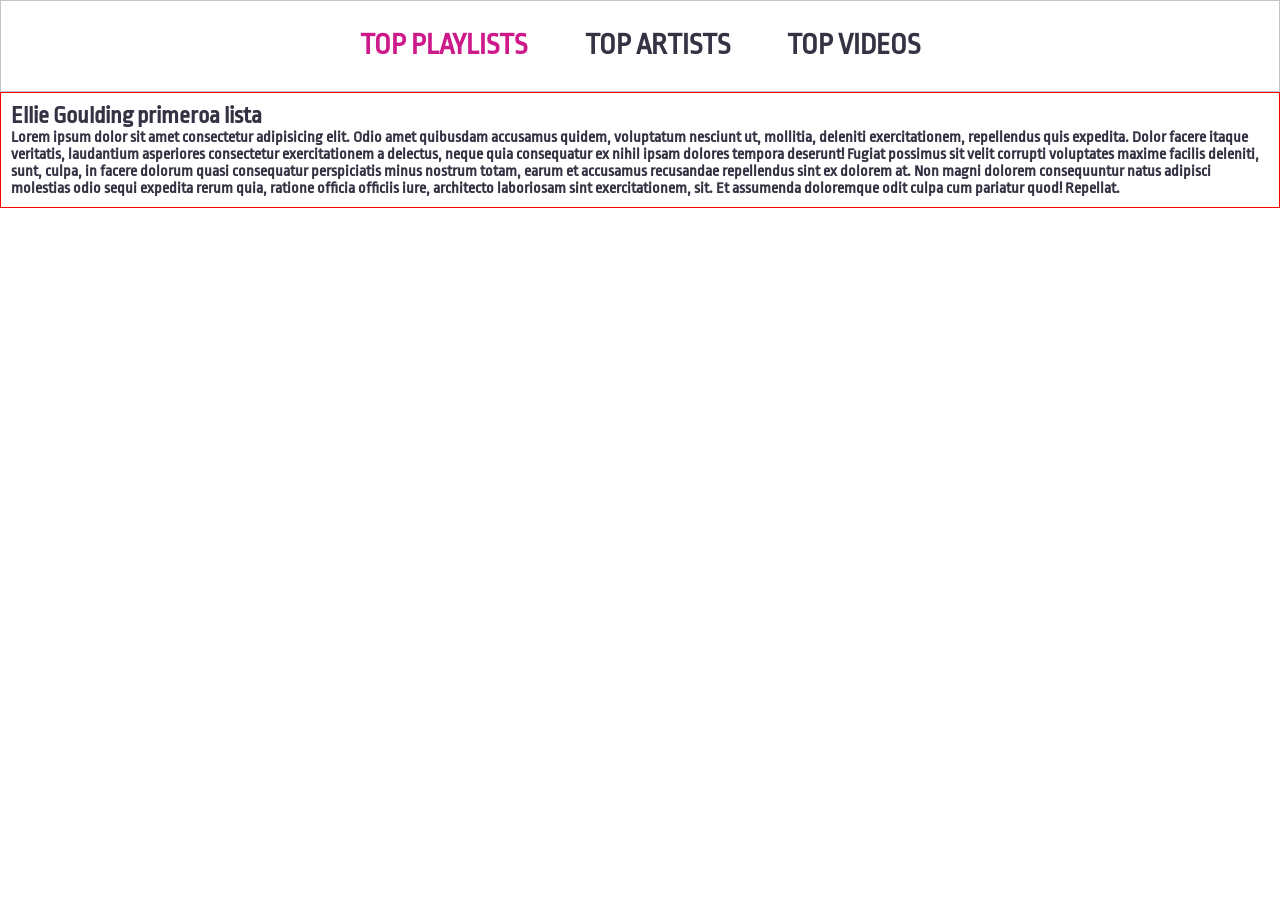
==== commit 1ca9dd1b: "Hecho el cambio de pestana y el cambio de coloren la letras" ====
--- a/index.html
+++ b/index.html
@@ -12,8 +12,8 @@
 <body>
 	<div class="section_header">
 	<header  >
-      <ul id="lista">
-       <li class="active"  id="lists"  ><a class="active" href="#top_playlists">TOP PLAYLISTS</a></li>
+      <ul id="combiarColores">
+       <li class="active"id="lists"  ><a href="#top_playlists">TOP PLAYLISTS</a></li>
        <li id="artists"><a href="#top_artists">TOP ARTISTS</a> </li>
        <li id="videos"><a href="#top_videos">TOP VIDEOS</a></li>
       </ul>	
--- a/css/styles.css
+++ b/css/styles.css
@@ -17,6 +17,7 @@
     height: 10vh;
     justify-content: center;
     display: grid;
+    background: ;
 
     border: 1px solid #c5c5c5;
    
@@ -44,16 +45,16 @@
     display: grid;
     font-size: calc(1rem + 1vw);
    justify-content: center;
-    /*color: #353244;*/
+    color: #353244;
 }
 
 
- ul li a.active {
+ ul li.active a{
     color: #ce198a;
 }
 
 ul li a:hover {
-    color: #ce198a;
+    /*color: #ce198a;*/
 }
 
 
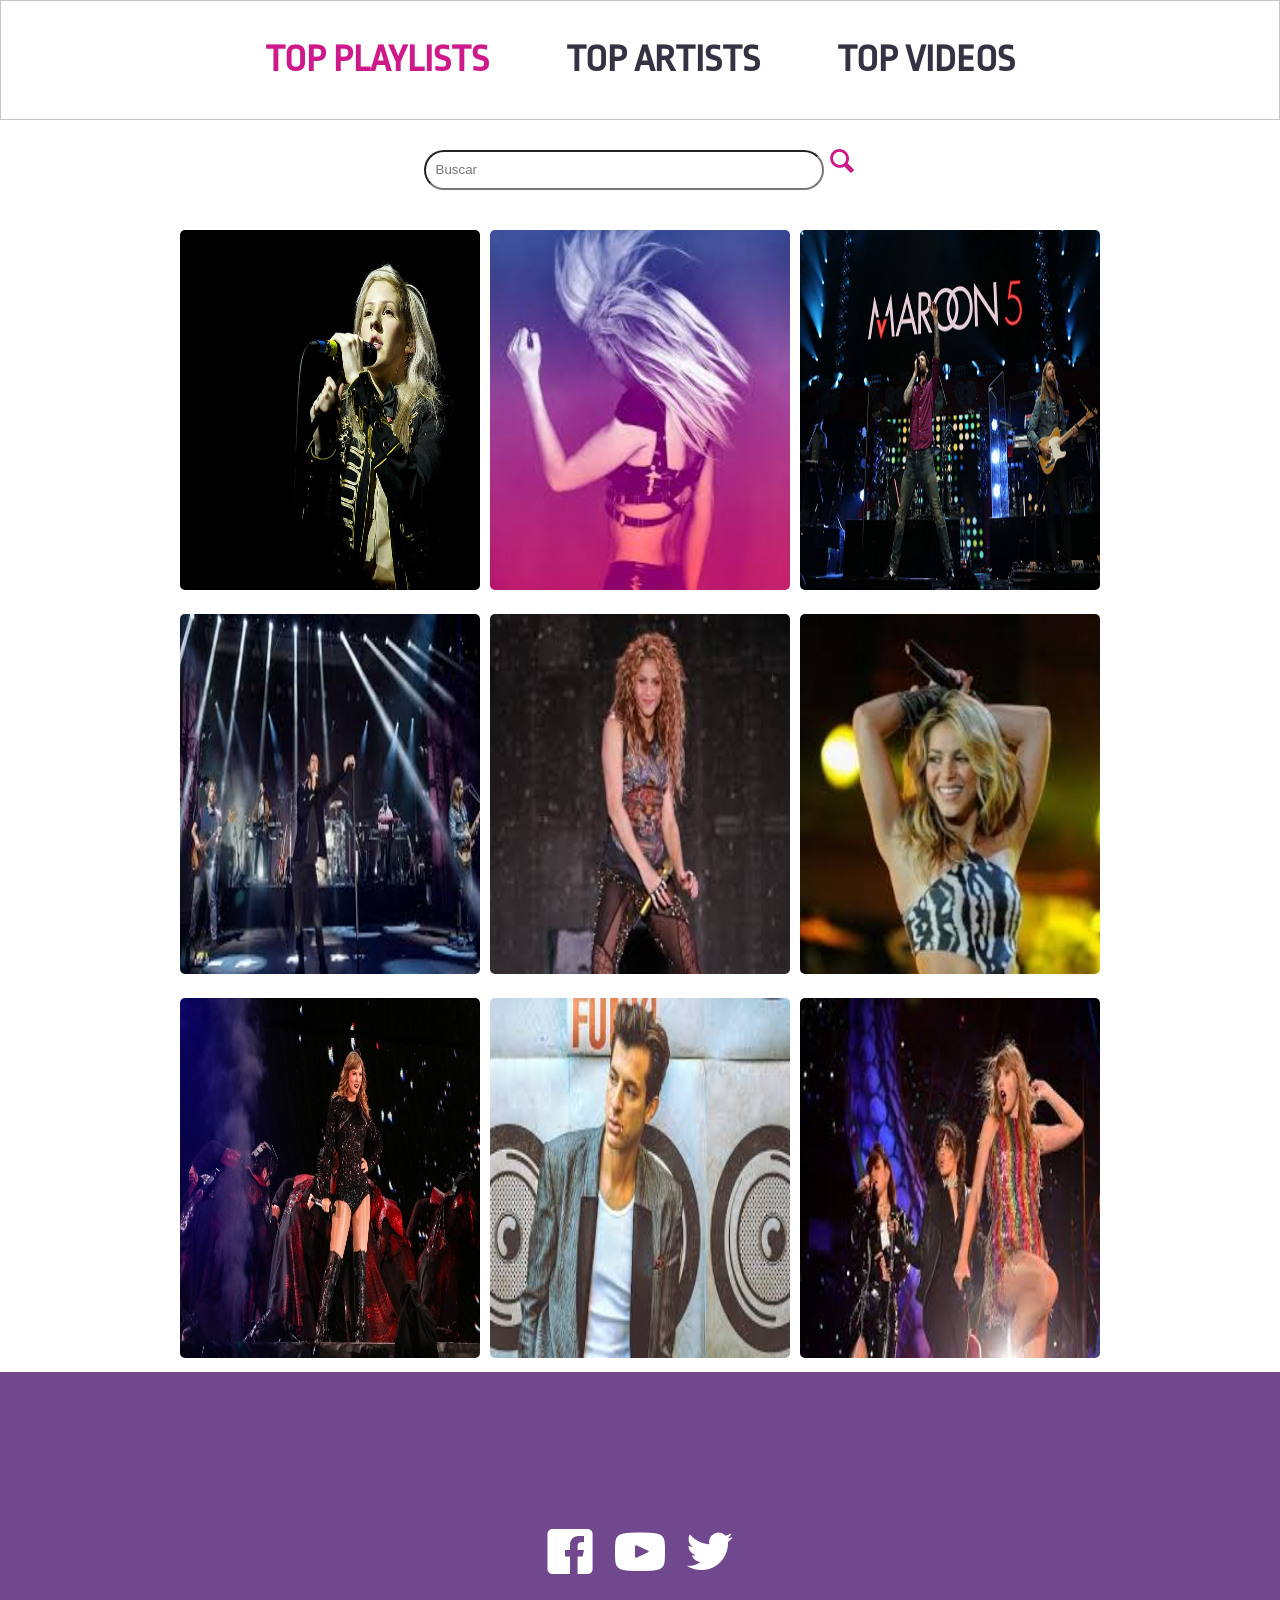
==== commit 699d36bc: "Cambios en la pestana principal" ====
--- a/index.html
+++ b/index.html
@@ -1,4 +1,4 @@
-<!DOCTYPE html>
+ <!DOCTYPE html>
 <html lang="en">
 <head>
 	<meta charset="UTF-8">
@@ -10,29 +10,81 @@
 	<title>buscanpor pestana</title>
 </head>
 <body>
+    <!--  -->
+     
 	<div class="section_header">
 	<header  >
-      <ul id="combiarColores">
-       <li class="active"id="lists"  ><a href="#top_playlists">TOP PLAYLISTS</a></li>
-       <li id="artists"><a href="#top_artists">TOP ARTISTS</a> </li>
-       <li id="videos"><a href="#top_videos">TOP VIDEOS</a></li>
+      <ul id="quitarPoner" class="parte_ul">
+       <li id="artists"  class="active"  ><a href="#" data-cuerpo="#top_playlists">TOP PLAYLISTS</a></li>
+       <li  id="lists"><a href="#top_artists"data-cuerpo="#top_artists"   >TOP ARTISTS</a> </li>
+       <li   id="videos"  ><a href="#top_videos" data-cuerpo="#top_videos"    >TOP VIDEOS</a></li>
       </ul>	
-		
 	</header>
 	</div>
+  <div>
+    <span class="icon-list "></span>
+  </div>
+  
+  <!--  <span class="icon-list "></span> -->
+    <div class="buscador">
+     <form action="">
+       <input type="search" placeholder="Buscar">
+       <span class="icon-magnifying-glass"></span>
+     </form>
+    </div>
 	<main>
+
+
 		<div  class="container" >
-			<article id="top_playlists" class="top_playlists">
-				
+
+
+		<article id="top_playlists"  class="top_playlists">
+      <section class="container_fotos">
+      <div class="imagen">
+        <source src="movie.mp4" type="video/mp4">
+        <img src="img/elli.jpg" alt="">
+      </div>
+      <div class="imagen">
+        <img src="img/elli.jpeg" alt="">
+      </div>
+      <div class="imagen">
+        <img src="img/mar1.jpg" alt="">
+      </div>
+
+       <div class="imagen">
+        <img src="img/mar.jpeg" alt="">
+      </div>
+      <div class="imagen">
+        <img src="img/sh.jpeg" alt="">
+      </div>
+      <div class="imagen">
+        <img src="img/sh1.jpeg" alt="">
+      </div>
+
+       <div class="imagen">
+        <img src="img/tay.jpg" alt="">
+      </div>
+      <div class="imagen">
+        <img src="img/mark.jpeg" alt="">
+      </div>
+      <div class="imagen">
+        <img src="img/tayl.jpeg" alt="">
+      </div>
+
+
+       
+      </section>
+
+     
+	
 		  
-          <h1>Ellie Goulding primeroa lista</h1>
-          <p>Lorem ipsum dolor sit amet consectetur adipisicing elit. Odio amet quibusdam accusamus quidem, voluptatum nesciunt ut, mollitia, deleniti exercitationem, repellendus quis expedita. Dolor facere itaque veritatis, laudantium asperiores consectetur exercitationem a delectus, neque quia consequatur ex nihil ipsam dolores tempora deserunt! Fugiat possimus sit velit corrupti voluptates maxime facilis deleniti, sunt, culpa, in facere dolorum quasi consequatur perspiciatis minus nostrum totam, earum et accusamus recusandae repellendus sint ex dolorem at. Non magni dolorem consequuntur natus adipisci molestias odio sequi expedita rerum quia, ratione officia officiis iure, architecto laboriosam sint exercitationem, sit. Et assumenda doloremque odit culpa cum pariatur quod! Repellat.</p>
          
-         <!-- <span class="icon icon-dots-three-vertical"></span> -->
+   </div>      
+        
         </article>
-
-        <article id="top_artists" class="top_artists">
-       
+<!--  s-->
+        <article    id="top_artists"  class="top_artists">
+        
         	<a href="" class="img_ellie">
         		<figure class="img">
         			<img src="img/elli.jpeg" >	
@@ -101,18 +153,44 @@
           
           
         </article>
-        <article id="top_videos" class="top_videos">
-        <p>Lorem ipsum dolor sit amet, consectetur adipisicing elit. Accusantium dolores nobis placeat ut, odit fuga laudantium quae, quibusdam in sunt dolorum eum sint officia distinctio soluta illum ab, qui amet. Lorem ipsum dolor sit amet, consectetur adipisicing elit, sed do eiusmod
-        tempor incididunt ut labore et dolore magna aliqua. Ut enim ad minim veniam,
-        quis nostrud exercitation ullamco laboris nisi ut aliquip ex ea commodo
-        consequat. Duis aute irure dolor in reprehenderit in voluptate velit esse
-        cillum dolore eu fugiat nulla pariatur. Excepteur sint occaecat cupidatat non
-        proident, sunt in culpa qui officia deserunt mollit anim id est laborum.</p>	         
+        <article  id="top_videos"  class="top_videos">
 
+    <section class="pos_video">
+      
+             <iframe src="https://www.youtube.com/embed/SlPhMPnQ58k?start=6" frameborder="0" allow="accelerometer; autoplay; clipboard-write; encrypted-media; gyroscope; picture-in-picture" allowfullscreen></iframe>
+       
+             <iframe src="https://www.youtube.com/embed/SlPhMPnQ58k?start=6" frameborder="0" allow="accelerometer; autoplay; clipboard-write; encrypted-media; gyroscope; picture-in-picture" allowfullscreen></iframe>  
+        
+            <iframe src="https://www.youtube.com/embed/VlMEGBsw6j8" frameborder="0" allow="accelerometer; autoplay; clipboard-write; encrypted-media; gyroscope; picture-in-picture" allowfullscreen></iframe>
+        
+             <iframe src="https://www.youtube.com/embed/09R8_2nJtjg?start=6" frameborder="0" allow="accelerometer; autoplay; clipboard-write; encrypted-media; gyroscope; picture-in-picture" allowfullscreen></iframe>
+        
+            <iframe src="https://www.youtube.com/embed/aJOTlE1K90k?start=6" frameborder="0" allow="accelerometer; autoplay; clipboard-write; encrypted-media; gyroscope; picture-in-picture" allowfullscreen></iframe>
+     
+            <iframe src="https://www.youtube.com/embed/SlPhMPnQ58k?start=6" frameborder="0" allow="accelerometer; autoplay; clipboard-write; encrypted-media; gyroscope; picture-in-picture" allowfullscreen></iframe>
+       
+             <iframe src="https://www.youtube.com/embed/VlMEGBsw6j8" frameborder="0" allow="accelerometer; autoplay; clipboard-write; encrypted-media; gyroscope; picture-in-picture" allowfullscreen></iframe>
+          
+       
+             <iframe src="https://www.youtube.com/embed/XPpTgCho5ZA" frameborder="0" allow="accelerometer; autoplay; clipboard-write; encrypted-media; gyroscope; picture-in-picture" allowfullscreen></iframe>
+        
+             <iframe   src="https://www.youtube.com/embed/nIjVuRTm-dc" frameborder="0" allow="accelerometer; autoplay; clipboard-write; encrypted-media; gyroscope; picture-in-picture" allowfullscreen></iframe>
+  
 
+        </section>
         </article>
 		</div>
 	</main>
+
+
+
+  <footer class="container_footer">
+    <div class="containerRedes">
+      <span class="icon-facebook"></span>
+      <span class="icon-youtube"></span>
+      <span class="icon-twitter"></span>
+    </div>
+  </footer>
 	<script src="js/bor.js"></script>
     <script src="js/main.js"></script>
 	
--- a/css/styles.css
+++ b/css/styles.css
@@ -7,6 +7,7 @@
     font-family: 'Ropa Sans', sans-serif;
     overflow-x: hidden;
     color: #353244;
+    background:#fff;
     font-weight: bold;
 }
 
@@ -14,47 +15,62 @@
 
 .section_header {
     position: relative;
-    height: 10vh;
-    justify-content: center;
-    display: grid;
-    background: ;
-
+    background: 
+    height: 10vw;
+    justify-content: center;
+    display: grid;
+    /*transform: translate(110%);*/
     border: 1px solid #c5c5c5;
-   
-    grid-template-columns: repeat(auto-fill, 100%);
-}
-
+    grid-template-columns: repeat(auto-fill, 100%);
+}
+.icon-list{
+    position: relative;
+    color:  #ce198a;  
+    font-size: calc(1.5em + 1.5vw);
+    left: 30px;
+    position: fixed;
+    z-index: 10;
+    display: none;
+    top: 15px;
+
+}
+.muestra_menu{
+    transform: translate(0);
+}
+
+.parte_ul{
+    position: relative;
+
+}
 .section_header ul {
     list-style: none;
     justify-content: center;
     align-items: center;
-    
-    display: grid;
-    /*height: 80vh;*/
+    grid-template-columns: repeat(auto-fill, 100%);
+    display: grid;
     display: flex;
 }
 
 .section_header li {
-    /*font-size: 3vw;*/
-    /*margin: 25px; */
-    margin: calc(1em + 1vw);
+    margin: 3vw; 
+
 }
 
 .section_header ul a {
     text-decoration: none;
     display: grid;
-    font-size: calc(1rem + 1vw);
-   justify-content: center;
+    font-size: 3vw;
+    justify-content: center;
     color: #353244;
 }
 
 
- ul li.active a{
+ul li.active a{
     color: #ce198a;
 }
 
 ul li a:hover {
-    /*color: #ce198a;*/
+    color: #ce198a;
 }
 
 
@@ -62,14 +78,16 @@
 /*section donde va la img*/
 
 .img_ellie{
+
     display: grid;
     grid-template-columns: repeat(auto-fill, 100%);
     color:#323243;
-   text-decoration: none;
-
-
-
-}  
+    text-decoration: none;
+
+
+} 
+
+
 hr{
     margin-top: -10em;
     background:#c5c5c59e;
@@ -79,6 +97,8 @@
 }
 
 .ellie_letra {
+
+
     position: relative;
     font-size: calc(1em + 1vw);
     left: 110px;
@@ -86,14 +106,12 @@
     display: grid;
 
 }
-.ellie_letra, figure img  {
-  
+.ellie_letra,  figure img  {
+
     width: 6em;
     height: 6rem;
     padding: 10px;
-    /*border-bottom: 1px solid #B6B6B6;*/
-
-    /*border: 1px solid red;*/
+
 
 
 }
@@ -118,30 +136,109 @@
     margin-left: 80%;
 }
 
-/*.container article{
-    position: absolute;
-    display:none;
-}*/
 
 
 .top_playlists{
-    /*display: none;*/
-    /*position: absolute;*/
-    border: 1px solid red;
+
+    /*border: 1px solid red;*/
     padding: 10px;
 }
 
 .top_artists{
     padding: 10px;
-     border: 1px solid red;
+    /*border: 1px solid red;*/
     display: none;
 }
 
-.top_videos{
-     border: 1px solid red;
+.top_videos {
+
+    display: grid;
+    display: flex;
+    grid-template-columns: repeat(auto-fill, 100px);
+    justify-content: center;
+    grid-gap: 48px;
+    margin-left: 4vw;
+    padding: 10px;
+    display: none;
+    align-items: center;
+    vertical-align: center;
+
+
+
+}
+
+
+
+iframe {
+    width: 20em;
+    height: 18rem;
+    margin: 20px;
+    border: 2px solid #ce198a;
+    align-items: center;
+    vertical-align: center;
+}
+
+.container_fotos{
+
+    display: grid;
+    grid-template-columns: repeat(3, 300px);
+    justify-content: center;
+    grid-column-gap: 10px;
+    grid-row-gap: 20px;
+    grid-template-rows: 300px, 300px, 300px;
+
+}
+.imagen img{
+    border-radius: 5px;
+    width: 100%;
+    height: 40vh;
+    
+}
+
+.buscador{
+    display: flex;
+    justify-content: center;
+    width: 100%;
+
+    
+}
+
+.buscador input{
+    width: 400px;
+    height: 40px;
+    border-radius: 24px;
+    outline: none;
+    padding: 10px;
+    margin: 30px auto;
+
+
+
+}
+.icon-magnifying-glass{
+ font-size: 30px;
+ color:#ce198a;
+}
+
+.container_footer{
+    
+    display: grid;
+    grid-template-columns: repeat(auto-fill, 100%);
+    justify-content: center;
+    grid-gap: 10px;
+
+}
+.containerRedes{
+    display: flex;
+    justify-content: center;
+    align-items: center;
+     background: #71478d;
      width: 100%;
-     padding: 20px;
-    display: none;
-}
-
-
+     height: 40vh;
+}
+.containerRedes span{
+    color: #fff;
+    font-size: 50px;
+    margin: 10px;
+
+
+}
